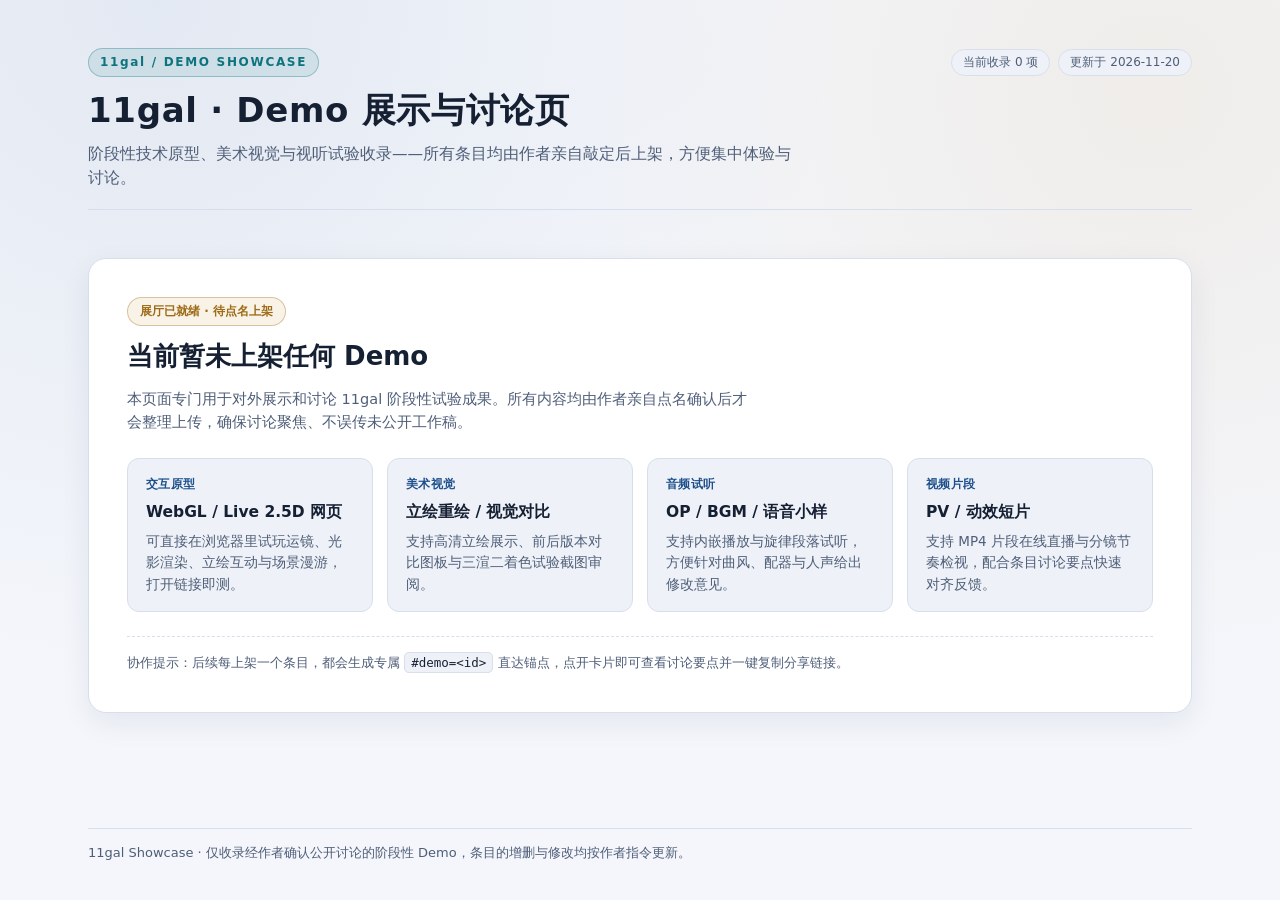
==== index.html @ ca23f491 "init: 11gal demo showcase site (empty gallery ready for curation)" ====
<!doctype html>
<html lang="zh-CN">
<head>
  <meta charset="utf-8">
  <meta name="viewport" content="width=device-width, initial-scale=1">
  <meta name="color-scheme" content="light dark">
  <title>11gal · Demo 展示与讨论页</title>
  <link rel="stylesheet" href="./assets/style.css">
</head>
<body>
  <div class="page-shell">
    <header class="site-header">
      <div class="header-top">
        <span class="brand-badge">11gal / DEMO SHOWCASE</span>
        <div class="status-group">
          <span class="status-chip" id="count-chip">当前收录 0 项</span>
          <span class="status-chip" id="updated-chip">更新于 2026-11-20</span>
        </div>
      </div>
      <h1 id="site-title">11gal · Demo 展示与讨论页</h1>
      <p class="subtitle" id="site-subtitle">阶段性技术原型、美术视觉与视听试验收录——所有条目均由作者亲自敲定后上架，方便集中体验与讨论。</p>
    </header>

    <nav id="category-nav" class="filter-bar" aria-label="Demo 分类" hidden></nav>

    <main id="main-content">
      <div id="load-error" class="notice-banner" role="alert" hidden></div>

      <section id="demo-grid" class="demo-grid" aria-label="已上架 Demo 列表" hidden></section>

      <section id="empty-state" class="empty-stage" aria-labelledby="empty-title">
        <div class="empty-header">
          <span class="empty-pill">展厅已就绪 · 待点名上架</span>
          <h2 id="empty-title">当前暂未上架任何 Demo</h2>
          <p class="empty-desc">
            本页面专门用于对外展示和讨论 11gal 阶段性试验成果。所有内容均由作者亲自点名确认后才会整理上传，确保讨论聚焦、不误传未公开工作稿。
          </p>
        </div>

        <div class="slot-grid" aria-label="支持的展示形态">
          <article class="slot-card">
            <span class="slot-tag">交互原型</span>
            <h3>WebGL / Live 2.5D 网页</h3>
            <p>可直接在浏览器里试玩运镜、光影渲染、立绘互动与场景漫游，打开链接即测。</p>
          </article>
          <article class="slot-card">
            <span class="slot-tag">美术视觉</span>
            <h3>立绘重绘 / 视觉对比</h3>
            <p>支持高清立绘展示、前后版本对比图板与三渲二着色试验截图审阅。</p>
          </article>
          <article class="slot-card">
            <span class="slot-tag">音频试听</span>
            <h3>OP / BGM / 语音小样</h3>
            <p>支持内嵌播放与旋律段落试听，方便针对曲风、配器与人声给出修改意见。</p>
          </article>
          <article class="slot-card">
            <span class="slot-tag">视频片段</span>
            <h3>PV / 动效短片</h3>
            <p>支持 MP4 片段在线直播与分镜节奏检视，配合条目讨论要点快速对齐反馈。</p>
          </article>
        </div>

        <div class="empty-foot">
          <span>协作提示：后续每上架一个条目，都会生成专属 <code>#demo=&lt;id&gt;</code> 直达锚点，点开卡片即可查看讨论要点并一键复制分享链接。</span>
        </div>
      </section>
    </main>

    <footer class="site-footer">
      <p>11gal Showcase · 仅收录经作者确认公开讨论的阶段性 Demo，条目的增删与修改均按作者指令更新。</p>
    </footer>
  </div>

  <dialog id="detail-dialog" class="detail-dialog" closedby="any" aria-labelledby="dialog-title">
    <div class="dialog-inner">
      <div class="dialog-head">
        <div>
          <span id="dialog-category" class="card-badge">分类</span>
          <h2 id="dialog-title">Demo 详情</h2>
        </div>
        <button id="dialog-close" type="button" class="icon-close" aria-label="关闭讨论详情">✕</button>
      </div>

      <div id="dialog-media" class="dialog-media" hidden></div>

      <p id="dialog-summary" class="dialog-summary"></p>

      <section id="dialog-notes-wrap" class="dialog-notes" hidden>
        <h3>本次重点讨论</h3>
        <ul id="dialog-notes"></ul>
      </section>

      <div id="dialog-tags" class="tag-row"></div>

      <div class="dialog-actions">
        <a id="dialog-open-link" class="btn-primary" href="#" target="_blank" rel="noopener noreferrer" hidden>打开 Demo 页面</a>
        <button id="dialog-copy-link" type="button" class="btn-secondary">复制讨论直达链接</button>
        <span id="copy-feedback" class="copy-feedback" role="status" aria-live="polite"></span>
        <form method="dialog" class="dialog-dismiss-form">
          <button type="submit" class="btn-ghost">关闭</button>
        </form>
      </div>
    </div>
  </dialog>

  <script type="module" src="./assets/app.js"></script>
</body>
</html>
---- assets/style.css ----
:root {
  /* Light palette tokens */
  --bg-light: #f4f6fb;
  --bg-accent-light: radial-gradient(circle at 12% 0%, rgba(28, 78, 138, 0.08), transparent 48%),
    radial-gradient(circle at 90% 10%, rgba(196, 146, 62, 0.09), transparent 42%);
  --surface-light: #ffffff;
  --surface-muted-light: #eef2f8;
  --border-light: #d7dfec;
  --text-light: #162033;
  --text-muted-light: #4f5e78;
  --brand-light: #1c4e8a;
  --brand-hover-light: #163d6d;
  --brand-text-light: #ffffff;
  --gold-light: #9e6b16;
  --gold-bg-light: rgba(196, 146, 62, 0.12);
  --cyan-light: #0d737d;
  --cyan-bg-light: rgba(13, 115, 125, 0.10);
  --shadow-light: 0 10px 30px rgba(20, 35, 65, 0.07);

  /* Dark palette tokens */
  --bg-dark: #0c121e;
  --bg-accent-dark: radial-gradient(circle at 14% 0%, rgba(92, 225, 230, 0.10), transparent 46%),
    radial-gradient(circle at 88% 8%, rgba(224, 178, 96, 0.10), transparent 42%);
  --surface-dark: #131c2e;
  --surface-muted-dark: #19243a;
  --border-dark: #273652;
  --text-dark: #edf2fb;
  --text-muted-dark: #9eb0cc;
  --brand-dark: #5ce1e6;
  --brand-hover-dark: #7ef0f4;
  --brand-text-dark: #08131d;
  --gold-dark: #f0c26b;
  --gold-bg-dark: rgba(240, 194, 107, 0.14);
  --cyan-dark: #7de9ed;
  --cyan-bg-dark: rgba(92, 225, 230, 0.13);
  --shadow-dark: 0 14px 36px rgba(3, 7, 16, 0.45);

  /* Fallback assignments for browsers without light-dark() */
  --bg: var(--bg-light);
  --bg-accent: var(--bg-accent-light);
  --surface: var(--surface-light);
  --surface-muted: var(--surface-muted-light);
  --border: var(--border-light);
  --text: var(--text-light);
  --text-muted: var(--text-muted-light);
  --brand: var(--brand-light);
  --brand-hover: var(--brand-hover-light);
  --brand-text: var(--brand-text-light);
  --gold: var(--gold-light);
  --gold-bg: var(--gold-bg-light);
  --cyan: var(--cyan-light);
  --cyan-bg: var(--cyan-bg-light);
  --shadow: var(--shadow-light);

  @media (prefers-color-scheme: dark) {
    --bg: var(--bg-dark);
    --bg-accent: var(--bg-accent-dark);
    --surface: var(--surface-dark);
    --surface-muted: var(--surface-muted-dark);
    --border: var(--border-dark);
    --text: var(--text-dark);
    --text-muted: var(--text-muted-dark);
    --brand: var(--brand-dark);
    --brand-hover: var(--brand-hover-dark);
    --brand-text: var(--brand-text-dark);
    --gold: var(--gold-dark);
    --gold-bg: var(--gold-bg-dark);
    --cyan: var(--cyan-dark);
    --cyan-bg: var(--cyan-bg-dark);
    --shadow: var(--shadow-dark);
  }

  @supports (color: light-dark(white, black)) {
    --bg: light-dark(var(--bg-light), var(--bg-dark));
    --surface: light-dark(var(--surface-light), var(--surface-dark));
    --surface-muted: light-dark(var(--surface-muted-light), var(--surface-muted-dark));
    --border: light-dark(var(--border-light), var(--border-dark));
    --text: light-dark(var(--text-light), var(--text-dark));
    --text-muted: light-dark(var(--text-muted-light), var(--text-muted-dark));
    --brand: light-dark(var(--brand-light), var(--brand-dark));
    --brand-hover: light-dark(var(--brand-hover-light), var(--brand-hover-dark));
    --brand-text: light-dark(var(--brand-text-light), var(--brand-text-dark));
    --gold: light-dark(var(--gold-light), var(--gold-dark));
    --gold-bg: light-dark(var(--gold-bg-light), var(--gold-bg-dark));
    --cyan: light-dark(var(--cyan-light), var(--cyan-dark));
    --cyan-bg: light-dark(var(--cyan-bg-light), var(--cyan-bg-dark));
  }

  /* MANDATORY: Adapt native browser UI and follow system theme */
  color-scheme: light dark;
  accent-color: var(--brand);
}

*, *::before, *::after {
  box-sizing: border-box;
}

html, body {
  margin: 0;
  padding: 0;
  min-height: 100%;
  background-color: var(--bg);
  background-image: var(--bg-accent);
  color: var(--text);
  font-family: "PingFang SC", "Microsoft YaHei", "Noto Sans SC", system-ui, -apple-system, sans-serif;
  line-height: 1.6;
  -webkit-font-smoothing: antialiased;
}

.page-shell {
  width: min(1160px, 100%);
  margin: 0 auto;
  padding: clamp(24px, 4vw, 48px) clamp(16px, 3vw, 28px) 36px;
  min-height: 100dvh;
  display: flex;
  flex-direction: column;
  gap: 24px;
}

.site-header {
  display: flex;
  flex-direction: column;
  gap: 10px;
  padding-bottom: 18px;
  border-bottom: 1px solid var(--border);
}

.header-top {
  display: flex;
  flex-wrap: wrap;
  align-items: center;
  justify-content: space-between;
  gap: 10px;
}

.brand-badge {
  display: inline-flex;
  align-items: center;
  padding: 4px 11px;
  border-radius: 999px;
  font-size: 12px;
  font-weight: 700;
  letter-spacing: 0.14em;
  color: var(--cyan);
  background: var(--cyan-bg);
  border: 1px solid color-mix(in srgb, var(--cyan) 32%, transparent);
}

.status-group {
  display: flex;
  flex-wrap: wrap;
  gap: 8px;
}

.status-chip {
  font-size: 12px;
  color: var(--text-muted);
  background: var(--surface-muted);
  border: 1px solid var(--border);
  border-radius: 999px;
  padding: 3px 11px;
}

.site-header h1 {
  margin: 2px 0 0;
  font-size: clamp(24px, 3.2vw, 34px);
  font-weight: 700;
  letter-spacing: 0.02em;
  line-height: 1.25;
}

.subtitle {
  margin: 0;
  max-width: 72ch;
  color: var(--text-muted);
  font-size: clamp(14px, 1.5vw, 15.5px);
}

.filter-bar {
  display: flex;
  flex-wrap: wrap;
  gap: 8px;
}

.filter-btn {
  cursor: pointer;
  border: 1px solid var(--border);
  background: var(--surface);
  color: var(--text-muted);
  border-radius: 999px;
  padding: 7px 15px;
  font: inherit;
  font-size: 13.5px;
  font-weight: 500;
  transition: background-color 0.15s ease, border-color 0.15s ease, color 0.15s ease;
}

.filter-btn:hover {
  border-color: var(--brand);
  color: var(--text);
}

.filter-btn[aria-pressed="true"] {
  background: var(--brand);
  border-color: var(--brand);
  color: var(--brand-text);
  font-weight: 600;
}

main {
  flex: 1;
}

.notice-banner {
  padding: 14px 18px;
  border-radius: 12px;
  background: var(--gold-bg);
  border: 1px solid color-mix(in srgb, var(--gold) 45%, transparent);
  color: var(--text);
  margin-bottom: 18px;
}

/* Empty Stage */
.empty-stage {
  background: var(--surface);
  border: 1px solid var(--border);
  border-radius: 18px;
  padding: clamp(22px, 3.6vw, 38px);
  box-shadow: var(--shadow);
  display: flex;
  flex-direction: column;
  gap: 24px;
}

.empty-header {
  display: flex;
  flex-direction: column;
  align-items: flex-start;
  gap: 10px;
}

.empty-pill {
  display: inline-block;
  font-size: 12px;
  font-weight: 600;
  color: var(--gold);
  background: var(--gold-bg);
  border: 1px solid color-mix(in srgb, var(--gold) 35%, transparent);
  border-radius: 999px;
  padding: 4px 12px;
}

.empty-header h2 {
  margin: 0;
  font-size: clamp(20px, 2.4vw, 26px);
  font-weight: 700;
}

.empty-desc {
  margin: 0;
  max-width: 68ch;
  color: var(--text-muted);
  font-size: 14.5px;
}

.slot-grid {
  display: grid;
  grid-template-columns: repeat(auto-fit, minmax(min(230px, 100%), 1fr));
  gap: 14px;
}

.slot-card {
  background: var(--surface-muted);
  border: 1px solid var(--border);
  border-radius: 12px;
  padding: 16px 18px;
  display: flex;
  flex-direction: column;
  gap: 6px;
}

.slot-tag {
  align-self: flex-start;
  font-size: 11.5px;
  font-weight: 600;
  color: var(--brand);
  letter-spacing: 0.04em;
}

.slot-card h3 {
  margin: 0;
  font-size: 15.5px;
  font-weight: 600;
}

.slot-card p {
  margin: 0;
  font-size: 13.5px;
  color: var(--text-muted);
}

.empty-foot {
  padding-top: 16px;
  border-top: 1px dashed var(--border);
  font-size: 13px;
  color: var(--text-muted);
  overflow-wrap: anywhere;
}

.empty-foot code {
  font-family: ui-monospace, SFMono-Regular, Consolas, monospace;
  font-size: 12.5px;
  padding: 2px 6px;
  border-radius: 5px;
  background: var(--surface-muted);
  border: 1px solid var(--border);
  color: var(--text);
}

/* Demo Cards Grid */
.demo-grid {
  display: grid;
  grid-template-columns: repeat(auto-fill, minmax(min(320px, 100%), 1fr));
  gap: 18px;
}

.demo-card {
  background: var(--surface);
  border: 1px solid var(--border);
  border-radius: 16px;
  overflow: hidden;
  box-shadow: var(--shadow);
  display: flex;
  flex-direction: column;
  transition: transform 0.16s ease, border-color 0.16s ease;
}

.demo-card:hover {
  transform: translateY(-2px);
  border-color: color-mix(in srgb, var(--brand) 55%, var(--border));
}

.card-cover {
  position: relative;
  aspect-ratio: 16 / 9;
  background: linear-gradient(135deg, color-mix(in srgb, var(--brand) 16%, var(--surface-muted)), color-mix(in srgb, var(--gold) 14%, var(--surface-muted)));
  overflow: hidden;
  display: flex;
  align-items: center;
  justify-content: center;
}

.card-cover img {
  width: 100%;
  height: 100%;
  object-fit: cover;
  display: block;
}

.card-cover-placeholder {
  font-size: 13px;
  font-weight: 600;
  letter-spacing: 0.12em;
  color: var(--text-muted);
  text-transform: uppercase;
}

.card-body {
  padding: 18px;
  display: flex;
  flex-direction: column;
  gap: 10px;
  flex: 1;
}

.card-meta {
  display: flex;
  flex-wrap: wrap;
  align-items: center;
  justify-content: space-between;
  gap: 8px;
}

.card-badge {
  display: inline-block;
  font-size: 11.5px;
  font-weight: 600;
  color: var(--cyan);
  background: var(--cyan-bg);
  border-radius: 999px;
  padding: 2px 10px;
}

.card-status {
  font-size: 12px;
  color: var(--gold);
  font-weight: 500;
}

.card-title {
  margin: 0;
  font-size: 18px;
  font-weight: 700;
  line-height: 1.35;
}

.card-summary {
  margin: 0;
  font-size: 14px;
  color: var(--text-muted);
  flex: 1;
}

.tag-row {
  display: flex;
  flex-wrap: wrap;
  gap: 6px;
}

.tag-chip {
  font-size: 12px;
  color: var(--text-muted);
  background: var(--surface-muted);
  border: 1px solid var(--border);
  border-radius: 6px;
  padding: 2px 8px;
}

.card-actions {
  display: flex;
  flex-wrap: wrap;
  gap: 8px;
  padding-top: 8px;
  border-top: 1px solid var(--border);
}

.btn-primary, .btn-secondary, .btn-ghost {
  display: inline-flex;
  align-items: center;
  justify-content: center;
  gap: 6px;
  min-height: 36px;
  padding: 7px 14px;
  border-radius: 8px;
  font: inherit;
  font-size: 13.5px;
  font-weight: 600;
  text-decoration: none;
  cursor: pointer;
  border: 1px solid transparent;
  transition: background-color 0.15s ease, border-color 0.15s ease;
}

.btn-primary {
  background: var(--brand);
  color: var(--brand-text);
}

.btn-primary:hover {
  background: var(--brand-hover);
}

.btn-secondary {
  background: var(--surface-muted);
  border-color: var(--border);
  color: var(--text);
}

.btn-secondary:hover {
  border-color: var(--brand);
}

.btn-ghost {
  background: transparent;
  border-color: var(--border);
  color: var(--text-muted);
}

.btn-ghost:hover {
  color: var(--text);
  border-color: var(--text-muted);
}

/* Native Modal Dialog */
.detail-dialog {
  width: min(760px, calc(100vw - 24px));
  max-height: min(88dvh, 860px);
  padding: 0;
  border: 1px solid var(--border);
  border-radius: 18px;
  background: var(--surface);
  color: var(--text);
  box-shadow: var(--shadow);
  margin: auto;
}

dialog:modal {
  /* MANDATORY: Prevent scroll gestures inside modal from chaining to underlying page */
  overscroll-behavior: contain;
}

dialog::backdrop {
  /* MANDATORY: Turn backdrop into scroll container so wheel/touch over backdrop does not scroll page */
  overflow: hidden;
  overscroll-behavior: contain;
  background-color: rgba(10, 16, 28, 0.56);
  backdrop-filter: blur(4px);
}

.dialog-inner {
  padding: clamp(18px, 3vw, 28px);
  display: flex;
  flex-direction: column;
  gap: 16px;
}

.dialog-head {
  display: flex;
  align-items: flex-start;
  justify-content: space-between;
  gap: 12px;
}

.dialog-head h2 {
  margin: 6px 0 0;
  font-size: clamp(19px, 2.4vw, 24px);
  line-height: 1.3;
}

.icon-close {
  cursor: pointer;
  width: 36px;
  height: 36px;
  border-radius: 9px;
  border: 1px solid var(--border);
  background: var(--surface-muted);
  color: var(--text);
  font-size: 16px;
  flex-shrink: 0;
}

.icon-close:hover {
  border-color: var(--brand);
}

.dialog-media {
  border-radius: 12px;
  overflow: hidden;
  border: 1px solid var(--border);
  background: var(--surface-muted);
}

.dialog-media img,
.dialog-media video {
  display: block;
  width: 100%;
  max-height: 46vh;
  object-fit: contain;
  background: #0b111c;
}

.dialog-media audio {
  display: block;
  width: 100%;
  padding: 12px;
}

.dialog-summary {
  margin: 0;
  font-size: 15px;
  color: var(--text);
}

.dialog-notes {
  background: var(--surface-muted);
  border: 1px solid var(--border);
  border-radius: 12px;
  padding: 14px 18px;
}

.dialog-notes h3 {
  margin: 0 0 8px;
  font-size: 14px;
  color: var(--gold);
}

.dialog-notes ul {
  margin: 0;
  padding-left: 18px;
  display: grid;
  gap: 6px;
  font-size: 14px;
  color: var(--text-muted);
}

.dialog-actions {
  display: flex;
  flex-wrap: wrap;
  align-items: center;
  gap: 10px;
  padding-top: 10px;
  border-top: 1px solid var(--border);
}

.dialog-dismiss-form {
  margin-left: auto;
}

.copy-feedback {
  font-size: 13px;
  color: var(--cyan);
}

.site-footer {
  padding-top: 14px;
  border-top: 1px solid var(--border);
  font-size: 13px;
  color: var(--text-muted);
}

.site-footer p {
  margin: 0;
}

@media (max-width: 560px) {
  .dialog-dismiss-form {
    margin-left: 0;
    width: 100%;
  }
  .dialog-dismiss-form .btn-ghost {
    width: 100%;
  }
}
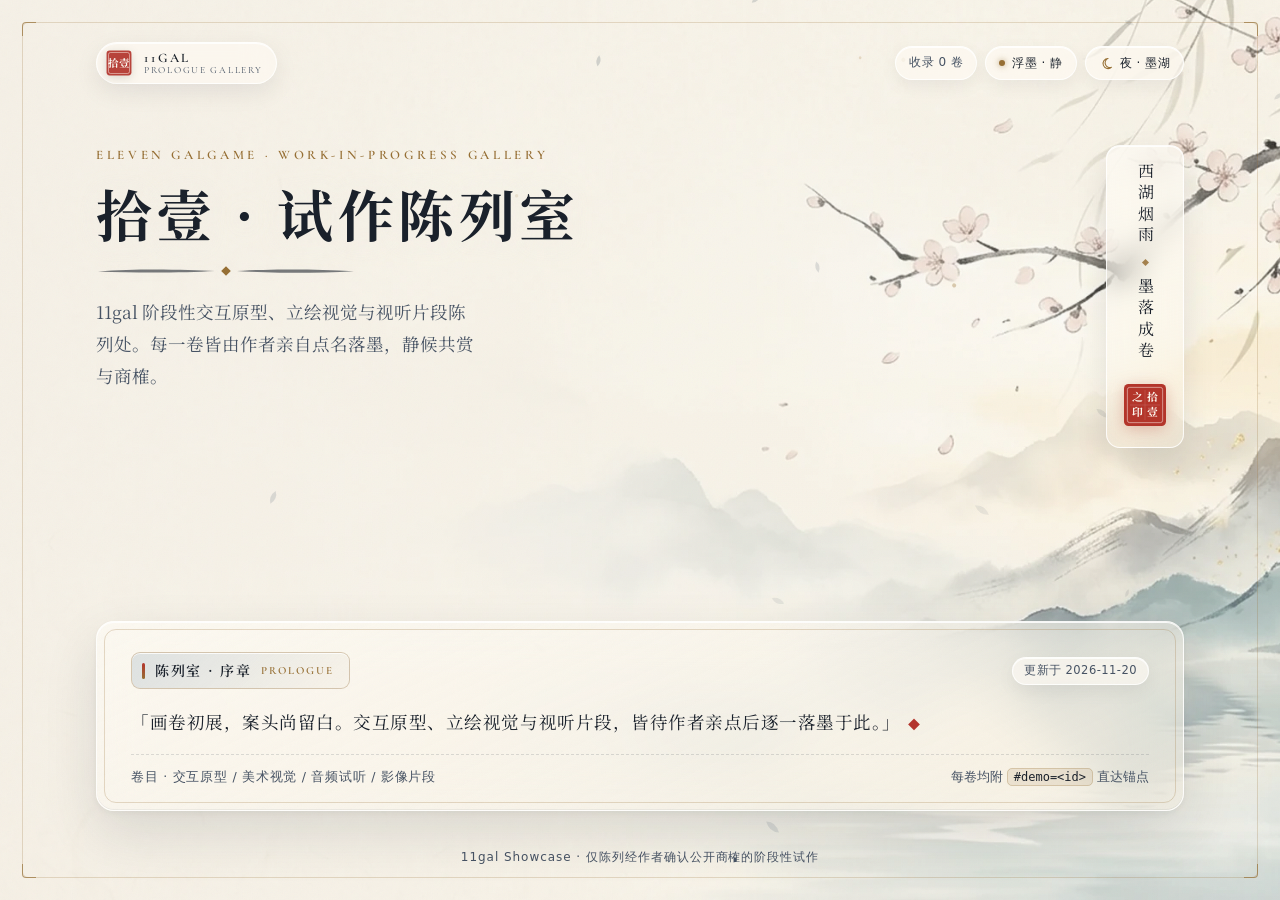
==== commit 98536519: "Redesign 11gal showcase with frosted glass, galgame prologue UI, and ink-wash art" ====
--- a/index.html
+++ b/index.html
@@ -4,79 +4,174 @@
   <meta charset="utf-8">
   <meta name="viewport" content="width=device-width, initial-scale=1">
   <meta name="color-scheme" content="light dark">
-  <title>11gal · Demo 展示与讨论页</title>
-  <link rel="stylesheet" href="./assets/style.css">
+  <script>
+    try {
+      const saved = localStorage.getItem('color-scheme');
+      if (saved === 'light' || saved === 'dark') {
+        document.querySelector('meta[name="color-scheme"]').content = saved;
+      }
+    } catch {}
+  </script>
+  <title>拾壹 · 试作陈列室 | 11gal Demo Gallery</title>
+  <link rel="preconnect" href="https://fonts.googleapis.com">
+  <link rel="preconnect" href="https://fonts.gstatic.com" crossorigin>
+  <link href="https://fonts.googleapis.com/css2?family=Cormorant+Garamond:ital,wght@0,400;0,500;0,600;1,400&family=Noto+Serif+SC:wght@400;500;600;700&display=swap" rel="stylesheet">
+  <link rel="stylesheet" href="./assets/style.css?v=20261120-ink">
 </head>
 <body>
+  <!-- Atmospheric Chinese Ink-Wash Backdrop & Ambient Canvas -->
+  <div class="stage-backdrop" aria-hidden="true">
+    <div class="stage-backdrop-art"></div>
+    <div class="stage-backdrop-veil"></div>
+    <div class="stage-paper-grain"></div>
+  </div>
+  <canvas id="ambient-canvas" class="ambient-canvas" aria-hidden="true"></canvas>
+
+  <!-- Galgame Viewport Hairline Frame & Corner Brackets -->
+  <div class="vn-frame" aria-hidden="true">
+    <span class="vn-corner vn-corner-tl"></span>
+    <span class="vn-corner vn-corner-tr"></span>
+    <span class="vn-corner vn-corner-bl"></span>
+    <span class="vn-corner vn-corner-br"></span>
+  </div>
+
   <div class="page-shell">
-    <header class="site-header">
-      <div class="header-top">
-        <span class="brand-badge">11gal / DEMO SHOWCASE</span>
-        <div class="status-group">
-          <span class="status-chip" id="count-chip">当前收录 0 项</span>
-          <span class="status-chip" id="updated-chip">更新于 2026-11-20</span>
-        </div>
+    <!-- Floating Frosted Top Chrome -->
+    <header class="top-bar">
+      <a class="brand-lockup" href="./" aria-label="拾壹 · 试作陈列室首页">
+        <svg class="mini-seal" viewBox="0 0 36 36" aria-hidden="true">
+          <rect x="2" y="2" width="32" height="32" rx="4" fill="currentColor" opacity="0.92"/>
+          <rect x="4.5" y="4.5" width="27" height="27" rx="2.5" fill="none" stroke="rgba(255,248,240,0.68)" stroke-width="0.9"/>
+          <text x="18" y="23.5" text-anchor="middle" fill="#FAF6EE" font-size="13.5" font-weight="700" font-family="'Noto Serif SC', 'Songti SC', serif" letter-spacing="0.5">拾壹</text>
+        </svg>
+        <div class="brand-text">
+          <span class="brand-en">11GAL</span>
+          <span class="brand-sub">PROLOGUE GALLERY</span>
+        </div>
+      </a>
+
+      <div class="top-controls">
+        <span class="glass-chip" id="count-chip">收录 0 卷</span>
+        <button id="motion-toggle" type="button" class="glass-pill" aria-label="暂停背景浮墨动画">
+          <span class="pill-dot" aria-hidden="true"></span>
+          <span id="motion-toggle-label">浮墨 · 静</span>
+        </button>
+        <button id="theme-toggle" type="button" class="glass-pill theme-toggle">
+          <span class="theme-option theme-option-to-dark">
+            <svg class="pill-icon" viewBox="0 0 20 20" fill="none" aria-hidden="true">
+              <path d="M12.2 3.2a6.8 6.8 0 1 0 4.6 11.8 5.8 5.8 0 0 1-4.6-11.8Z" stroke="currentColor" stroke-width="1.35" stroke-linejoin="round"/>
+            </svg>
+            <span>夜 · 墨湖</span>
+            <span class="visually-hidden">切换到深色墨夜主题</span>
+          </span>
+          <span class="theme-option theme-option-to-light">
+            <svg class="pill-icon" viewBox="0 0 20 20" fill="none" aria-hidden="true">
+              <circle cx="10" cy="10" r="3.3" stroke="currentColor" stroke-width="1.35"/>
+              <path d="M10 2.6v1.9M10 15.5v1.9M2.6 10h1.9M15.5 10h1.9M4.8 4.8l1.3 1.3M13.9 13.9l1.3 1.3M15.2 4.8l-1.3 1.3M6.1 13.9l-1.3 1.3" stroke="currentColor" stroke-width="1.3" stroke-linecap="round"/>
+            </svg>
+            <span>昼 · 晴岚</span>
+            <span class="visually-hidden">切换到浅色晴岚主题</span>
+          </span>
+        </button>
       </div>
-      <h1 id="site-title">11gal · Demo 展示与讨论页</h1>
-      <p class="subtitle" id="site-subtitle">阶段性技术原型、美术视觉与视听试验收录——所有条目均由作者亲自敲定后上架，方便集中体验与讨论。</p>
     </header>
 
-    <nav id="category-nav" class="filter-bar" aria-label="Demo 分类" hidden></nav>
-
-    <main id="main-content">
-      <div id="load-error" class="notice-banner" role="alert" hidden></div>
-
-      <section id="demo-grid" class="demo-grid" aria-label="已上架 Demo 列表" hidden></section>
-
-      <section id="empty-state" class="empty-stage" aria-labelledby="empty-title">
-        <div class="empty-header">
-          <span class="empty-pill">展厅已就绪 · 待点名上架</span>
-          <h2 id="empty-title">当前暂未上架任何 Demo</h2>
-          <p class="empty-desc">
-            本页面专门用于对外展示和讨论 11gal 阶段性试验成果。所有内容均由作者亲自点名确认后才会整理上传，确保讨论聚焦、不误传未公开工作稿。
-          </p>
-        </div>
-
-        <div class="slot-grid" aria-label="支持的展示形态">
-          <article class="slot-card">
-            <span class="slot-tag">交互原型</span>
-            <h3>WebGL / Live 2.5D 网页</h3>
-            <p>可直接在浏览器里试玩运镜、光影渲染、立绘互动与场景漫游，打开链接即测。</p>
-          </article>
-          <article class="slot-card">
-            <span class="slot-tag">美术视觉</span>
-            <h3>立绘重绘 / 视觉对比</h3>
-            <p>支持高清立绘展示、前后版本对比图板与三渲二着色试验截图审阅。</p>
-          </article>
-          <article class="slot-card">
-            <span class="slot-tag">音频试听</span>
-            <h3>OP / BGM / 语音小样</h3>
-            <p>支持内嵌播放与旋律段落试听，方便针对曲风、配器与人声给出修改意见。</p>
-          </article>
-          <article class="slot-card">
-            <span class="slot-tag">视频片段</span>
-            <h3>PV / 动效短片</h3>
-            <p>支持 MP4 片段在线直播与分镜节奏检视，配合条目讨论要点快速对齐反馈。</p>
-          </article>
-        </div>
-
-        <div class="empty-foot">
-          <span>协作提示：后续每上架一个条目，都会生成专属 <code>#demo=&lt;id&gt;</code> 直达锚点，点开卡片即可查看讨论要点并一键复制分享链接。</span>
-        </div>
+    <main id="main-content" class="stage-main">
+      <div id="load-error" class="notice-banner glass-surface" role="alert" hidden></div>
+
+      <!-- Empty Prologue State: Galgame Title + Vertical Ink Calligraphy + Bottom Frosted Dialogue Box -->
+      <section id="empty-state" class="prologue-stage" aria-labelledby="site-title">
+        <div class="title-composition">
+          <div class="title-block">
+            <p class="hero-eyebrow">ELEVEN GALGAME · WORK-IN-PROGRESS GALLERY</p>
+            <h1 id="site-title" class="hero-title">拾壹 · 试作陈列室</h1>
+            <div class="brush-divider" aria-hidden="true">
+              <svg viewBox="0 0 260 18" fill="none">
+                <path d="M2 9.5C44 6.2 92 7.8 119 9C90 10.8 42 11.2 2 9.5Z" fill="currentColor" opacity="0.58"/>
+                <path d="M141 9C172 7.2 216 6.8 258 9.2C218 11.4 174 11.2 141 9Z" fill="currentColor" opacity="0.58"/>
+                <path d="M130 4.2L134.8 9L130 13.8L125.2 9L130 4.2Z" fill="var(--gold)"/>
+              </svg>
+            </div>
+            <p id="site-subtitle" class="hero-subtitle">11gal 阶段性交互原型、立绘视觉与视听片段陈列处。每一卷皆由作者亲自点名落墨，静候共赏与商榷。</p>
+          </div>
+
+          <aside class="vertical-epigraph" aria-label="序章题签">
+            <p class="epigraph-poem">西湖烟雨<span class="epigraph-dot" aria-hidden="true"></span>墨落成卷</p>
+            <svg class="carved-seal" viewBox="0 0 64 64" role="img" aria-label="拾壹之印">
+              <defs>
+                <filter id="seal-grain">
+                  <feTurbulence type="fractalNoise" baseFrequency="0.18" numOctaves="2" result="noise"/>
+                  <feDisplacementMap in="SourceGraphic" in2="noise" scale="1.4" xChannelSelector="R" yChannelSelector="G"/>
+                </filter>
+              </defs>
+              <g filter="url(#seal-grain)">
+                <rect x="4" y="4" width="56" height="56" rx="6" fill="currentColor"/>
+                <rect x="8.5" y="8.5" width="47" height="47" rx="3" fill="none" stroke="rgba(255,248,238,0.55)" stroke-width="1.2"/>
+                <line x1="32" y1="12" x2="32" y2="52" stroke="rgba(255,248,238,0.22)" stroke-width="0.7"/>
+                <line x1="12" y1="32" x2="52" y2="32" stroke="rgba(255,248,238,0.22)" stroke-width="0.7"/>
+                <text x="42.5" y="26.5" text-anchor="middle" fill="#FBF6EC" font-size="14.5" font-weight="700" font-family="'Noto Serif SC', 'Songti SC', serif">拾</text>
+                <text x="42.5" y="46.5" text-anchor="middle" fill="#FBF6EC" font-size="14.5" font-weight="700" font-family="'Noto Serif SC', 'Songti SC', serif">壹</text>
+                <text x="21.5" y="26.5" text-anchor="middle" fill="#FBF6EC" font-size="14.5" font-weight="700" font-family="'Noto Serif SC', 'Songti SC', serif">之</text>
+                <text x="21.5" y="46.5" text-anchor="middle" fill="#FBF6EC" font-size="14.5" font-weight="700" font-family="'Noto Serif SC', 'Songti SC', serif">印</text>
+              </g>
+            </svg>
+          </aside>
+        </div>
+
+        <article class="vn-dialogue-box glass-surface" aria-label="序章陈列说明">
+          <div class="vn-dialogue-header">
+            <div class="vn-nameplate">
+              <span class="nameplate-accent" aria-hidden="true"></span>
+              <span class="nameplate-zh">陈列室 · 序章</span>
+              <span class="nameplate-en">PROLOGUE</span>
+            </div>
+            <span class="glass-meta-chip" id="updated-chip">更新于 2026-11-20</span>
+          </div>
+
+          <div class="vn-dialogue-body">
+            <p class="vn-line">
+              「画卷初展，案头尚留白。交互原型、立绘视觉与视听片段，皆待作者亲点后逐一落墨于此。」<span class="vn-cursor" aria-hidden="true">◆</span>
+            </p>
+          </div>
+
+          <div class="vn-dock-bar">
+            <span class="dock-categories">卷目 · 交互原型 / 美术视觉 / 音频试听 / 影像片段</span>
+            <span class="dock-hint">每卷均附 <code>#demo=&lt;id&gt;</code> 直达锚点</span>
+          </div>
+        </article>
+      </section>
+
+      <!-- Populated CG Gallery State (Shown Automatically When demos.json Has Entries) -->
+      <section id="gallery-stage" class="gallery-stage" aria-labelledby="gallery-title" hidden>
+        <div class="gallery-header glass-surface">
+          <div class="gallery-header-main">
+            <p class="hero-eyebrow">11GAL · EXHIBITION INDEX</p>
+            <h1 id="gallery-title" class="gallery-title">拾壹 · 试作陈列室</h1>
+            <p id="gallery-subtitle" class="gallery-subtitle">11gal 阶段性交互原型、立绘视觉与视听片段陈列处。每一卷皆由作者亲自点名落墨，静候共赏与商榷。</p>
+          </div>
+          <div class="gallery-header-side">
+            <span class="glass-meta-chip" id="gallery-updated-chip">更新于 2026-11-20</span>
+          </div>
+        </div>
+
+        <nav id="category-nav" class="filter-bar" aria-label="Demo 分类" hidden></nav>
+
+        <div id="demo-grid" class="demo-grid" aria-label="已上架 Demo 列表"></div>
       </section>
     </main>
 
     <footer class="site-footer">
-      <p>11gal Showcase · 仅收录经作者确认公开讨论的阶段性 Demo，条目的增删与修改均按作者指令更新。</p>
+      <p>11gal Showcase · 仅陈列经作者确认公开商榷的阶段性试作</p>
     </footer>
   </div>
 
-  <dialog id="detail-dialog" class="detail-dialog" closedby="any" aria-labelledby="dialog-title">
+  <!-- Frosted Ink-Framed Discussion Scroll Modal -->
+  <dialog id="detail-dialog" class="detail-dialog glass-surface" closedby="any" aria-labelledby="dialog-title">
     <div class="dialog-inner">
       <div class="dialog-head">
         <div>
-          <span id="dialog-category" class="card-badge">分类</span>
-          <h2 id="dialog-title">Demo 详情</h2>
+          <span id="dialog-category" class="seal-tag">分类</span>
+          <h2 id="dialog-title">试作详情</h2>
         </div>
         <button id="dialog-close" type="button" class="icon-close" aria-label="关闭讨论详情">✕</button>
       </div>
@@ -86,23 +181,23 @@
       <p id="dialog-summary" class="dialog-summary"></p>
 
       <section id="dialog-notes-wrap" class="dialog-notes" hidden>
-        <h3>本次重点讨论</h3>
+        <h3>本次商榷要点</h3>
         <ul id="dialog-notes"></ul>
       </section>
 
       <div id="dialog-tags" class="tag-row"></div>
 
       <div class="dialog-actions">
-        <a id="dialog-open-link" class="btn-primary" href="#" target="_blank" rel="noopener noreferrer" hidden>打开 Demo 页面</a>
-        <button id="dialog-copy-link" type="button" class="btn-secondary">复制讨论直达链接</button>
+        <a id="dialog-open-link" class="btn-ink" href="#" target="_blank" rel="noopener noreferrer" hidden>进入试作页</a>
+        <button id="dialog-copy-link" type="button" class="btn-glass">复制讨论直达链接</button>
         <span id="copy-feedback" class="copy-feedback" role="status" aria-live="polite"></span>
         <form method="dialog" class="dialog-dismiss-form">
-          <button type="submit" class="btn-ghost">关闭</button>
+          <button type="submit" class="btn-ghost">收卷关闭</button>
         </form>
       </div>
     </div>
   </dialog>
 
-  <script type="module" src="./assets/app.js"></script>
+  <script type="module" src="./assets/app.js?v=20261120-ink"></script>
 </body>
 </html>
--- a/assets/style.css
+++ b/assets/style.css
@@ -1,98 +1,245 @@
 :root {
-  /* Light palette tokens */
-  --bg-light: #f4f6fb;
-  --bg-accent-light: radial-gradient(circle at 12% 0%, rgba(28, 78, 138, 0.08), transparent 48%),
-    radial-gradient(circle at 90% 10%, rgba(196, 146, 62, 0.09), transparent 42%);
-  --surface-light: #ffffff;
-  --surface-muted-light: #eef2f8;
-  --border-light: #d7dfec;
-  --text-light: #162033;
-  --text-muted-light: #4f5e78;
-  --brand-light: #1c4e8a;
-  --brand-hover-light: #163d6d;
-  --brand-text-light: #ffffff;
-  --gold-light: #9e6b16;
-  --gold-bg-light: rgba(196, 146, 62, 0.12);
-  --cyan-light: #0d737d;
-  --cyan-bg-light: rgba(13, 115, 125, 0.10);
-  --shadow-light: 0 10px 30px rgba(20, 35, 65, 0.07);
-
-  /* Dark palette tokens */
-  --bg-dark: #0c121e;
-  --bg-accent-dark: radial-gradient(circle at 14% 0%, rgba(92, 225, 230, 0.10), transparent 46%),
-    radial-gradient(circle at 88% 8%, rgba(224, 178, 96, 0.10), transparent 42%);
-  --surface-dark: #131c2e;
-  --surface-muted-dark: #19243a;
-  --border-dark: #273652;
-  --text-dark: #edf2fb;
-  --text-muted-dark: #9eb0cc;
-  --brand-dark: #5ce1e6;
-  --brand-hover-dark: #7ef0f4;
-  --brand-text-dark: #08131d;
-  --gold-dark: #f0c26b;
-  --gold-bg-dark: rgba(240, 194, 107, 0.14);
-  --cyan-dark: #7de9ed;
-  --cyan-bg-dark: rgba(92, 225, 230, 0.13);
-  --shadow-dark: 0 14px 36px rgba(3, 7, 16, 0.45);
-
-  /* Fallback assignments for browsers without light-dark() */
+  /* Palette raw tokens: Day (晴岚 · 宣纸淡墨) */
+  --bg-light: #f3eee4;
+  --ink-light: #1a212b;
+  --ink-muted-light: #475364;
+  --seal-light: #b3342c;
+  --seal-bg-light: rgb(179 52 44 / 0.11);
+  --accent-light: #244b66;
+  --accent-hover-light: #19374d;
+  --accent-text-light: #f8f5ef;
+  --gold-light: #966f34;
+  --gold-bg-light: rgb(150 111 52 / 0.13);
+  --glass-top-light: rgb(255 253 248 / 0.64);
+  --glass-bot-light: rgb(245 239 228 / 0.44);
+  --glass-strong-top-light: rgb(254 251 245 / 0.88);
+  --glass-strong-bot-light: rgb(246 240 230 / 0.78);
+  --glass-pill-light: rgb(255 252 246 / 0.56);
+  --glass-border-light: rgb(255 255 255 / 0.80);
+  --glass-hairline-light: rgb(26 36 52 / 0.14);
+  --veil-light: linear-gradient(98deg, rgb(244 239 230 / 0.76) 0%, rgb(244 239 230 / 0.42) 48%, rgb(244 239 230 / 0.12) 100%);
+  --shadow-glass-light:
+    inset 0 1px 0 rgb(255 255 255 / 0.86),
+    inset 0 -1px 0 rgb(26 36 52 / 0.06),
+    0 2px 6px rgb(24 32 46 / 0.05),
+    0 22px 54px rgb(22 30 44 / 0.12);
+  --scrollbar-track-light: #ebe4d7;
+  --scrollbar-thumb-light: #8d939c;
+
+  /* Palette raw tokens: Night (墨夜 · 星湖月影) */
+  --bg-dark: #090f1b;
+  --ink-dark: #eff2f7;
+  --ink-muted-dark: #a6b4c8;
+  --seal-dark: #df5b50;
+  --seal-bg-dark: rgb(223 91 80 / 0.16);
+  --accent-dark: #88d5db;
+  --accent-hover-dark: #abe5ea;
+  --accent-text-dark: #08121c;
+  --gold-dark: #dfc084;
+  --gold-bg-dark: rgb(223 192 132 / 0.15);
+  --glass-top-dark: rgb(17 28 48 / 0.62);
+  --glass-bot-dark: rgb(9 15 28 / 0.44);
+  --glass-strong-top-dark: rgb(16 25 42 / 0.88);
+  --glass-strong-bot-dark: rgb(10 17 30 / 0.80);
+  --glass-pill-dark: rgb(16 26 44 / 0.56);
+  --glass-border-dark: rgb(214 232 252 / 0.18);
+  --glass-hairline-dark: rgb(210 226 248 / 0.15);
+  --veil-dark: linear-gradient(98deg, rgb(9 15 27 / 0.72) 0%, rgb(9 15 27 / 0.40) 48%, rgb(9 15 27 / 0.14) 100%);
+  --shadow-glass-dark:
+    inset 0 1px 0 rgb(235 245 255 / 0.19),
+    inset 0 -1px 0 rgb(0 0 0 / 0.36),
+    0 4px 12px rgb(0 0 0 / 0.25),
+    0 26px 64px rgb(2 5 12 / 0.56);
+  --scrollbar-track-dark: #11192b;
+  --scrollbar-thumb-dark: #546680;
+
+  /* Gradient interpolation helper per visual-effects guide */
+  --in-oklab: ;
+
+  /* image-set() light/dark backdrop switch (never use type("")) */
+  --light-type: ;
+  --dark-type: type("image/do-not-use");
+
+  /* Fallback tokens for browsers without light-dark() */
   --bg: var(--bg-light);
-  --bg-accent: var(--bg-accent-light);
-  --surface: var(--surface-light);
-  --surface-muted: var(--surface-muted-light);
-  --border: var(--border-light);
-  --text: var(--text-light);
-  --text-muted: var(--text-muted-light);
-  --brand: var(--brand-light);
-  --brand-hover: var(--brand-hover-light);
-  --brand-text: var(--brand-text-light);
+  --ink: var(--ink-light);
+  --ink-muted: var(--ink-muted-light);
+  --seal: var(--seal-light);
+  --seal-bg: var(--seal-bg-light);
+  --accent: var(--accent-light);
+  --accent-hover: var(--accent-hover-light);
+  --accent-text: var(--accent-text-light);
   --gold: var(--gold-light);
   --gold-bg: var(--gold-bg-light);
-  --cyan: var(--cyan-light);
-  --cyan-bg: var(--cyan-bg-light);
-  --shadow: var(--shadow-light);
-
-  @media (prefers-color-scheme: dark) {
+  --glass-top: var(--glass-top-light);
+  --glass-bot: var(--glass-bot-light);
+  --glass-strong-top: var(--glass-strong-top-light);
+  --glass-strong-bot: var(--glass-strong-bot-light);
+  --glass-pill: var(--glass-pill-light);
+  --glass-border: var(--glass-border-light);
+  --glass-hairline: var(--glass-hairline-light);
+  --veil: var(--veil-light);
+  --shadow-glass: var(--shadow-glass-light);
+  --scrollbar-track: var(--scrollbar-track-light);
+  --scrollbar-thumb: var(--scrollbar-thumb-light);
+
+  /* MANDATORY: Keep base declaration as light dark */
+  color-scheme: light dark;
+  accent-color: var(--accent);
+  scrollbar-color: var(--scrollbar-thumb) var(--scrollbar-track);
+}
+
+@supports (background: linear-gradient(in oklab, white, black)) {
+  :root {
+    --in-oklab: in oklab;
+  }
+}
+
+@media (prefers-color-scheme: dark) {
+  :root {
+    --light-type: type("image/do-not-use");
+    --dark-type: ;
     --bg: var(--bg-dark);
-    --bg-accent: var(--bg-accent-dark);
-    --surface: var(--surface-dark);
-    --surface-muted: var(--surface-muted-dark);
-    --border: var(--border-dark);
-    --text: var(--text-dark);
-    --text-muted: var(--text-muted-dark);
-    --brand: var(--brand-dark);
-    --brand-hover: var(--brand-hover-dark);
-    --brand-text: var(--brand-text-dark);
+    --ink: var(--ink-dark);
+    --ink-muted: var(--ink-muted-dark);
+    --seal: var(--seal-dark);
+    --seal-bg: var(--seal-bg-dark);
+    --accent: var(--accent-dark);
+    --accent-hover: var(--accent-hover-dark);
+    --accent-text: var(--accent-text-dark);
     --gold: var(--gold-dark);
     --gold-bg: var(--gold-bg-dark);
-    --cyan: var(--cyan-dark);
-    --cyan-bg: var(--cyan-bg-dark);
-    --shadow: var(--shadow-dark);
-  }
-
-  @supports (color: light-dark(white, black)) {
+    --glass-top: var(--glass-top-dark);
+    --glass-bot: var(--glass-bot-dark);
+    --glass-strong-top: var(--glass-strong-top-dark);
+    --glass-strong-bot: var(--glass-strong-bot-dark);
+    --glass-pill: var(--glass-pill-dark);
+    --glass-border: var(--glass-border-dark);
+    --glass-hairline: var(--glass-hairline-dark);
+    --veil: var(--veil-dark);
+    --shadow-glass: var(--shadow-glass-dark);
+    --scrollbar-track: var(--scrollbar-track-dark);
+    --scrollbar-thumb: var(--scrollbar-thumb-dark);
+  }
+}
+
+@supports (color: light-dark(white, black)) {
+  :root {
     --bg: light-dark(var(--bg-light), var(--bg-dark));
-    --surface: light-dark(var(--surface-light), var(--surface-dark));
-    --surface-muted: light-dark(var(--surface-muted-light), var(--surface-muted-dark));
-    --border: light-dark(var(--border-light), var(--border-dark));
-    --text: light-dark(var(--text-light), var(--text-dark));
-    --text-muted: light-dark(var(--text-muted-light), var(--text-muted-dark));
-    --brand: light-dark(var(--brand-light), var(--brand-dark));
-    --brand-hover: light-dark(var(--brand-hover-light), var(--brand-hover-dark));
-    --brand-text: light-dark(var(--brand-text-light), var(--brand-text-dark));
+    --ink: light-dark(var(--ink-light), var(--ink-dark));
+    --ink-muted: light-dark(var(--ink-muted-light), var(--ink-muted-dark));
+    --seal: light-dark(var(--seal-light), var(--seal-dark));
+    --seal-bg: light-dark(var(--seal-bg-light), var(--seal-bg-dark));
+    --accent: light-dark(var(--accent-light), var(--accent-dark));
+    --accent-hover: light-dark(var(--accent-hover-light), var(--accent-hover-dark));
+    --accent-text: light-dark(var(--accent-text-light), var(--accent-text-dark));
     --gold: light-dark(var(--gold-light), var(--gold-dark));
     --gold-bg: light-dark(var(--gold-bg-light), var(--gold-bg-dark));
-    --cyan: light-dark(var(--cyan-light), var(--cyan-dark));
-    --cyan-bg: light-dark(var(--cyan-bg-light), var(--cyan-bg-dark));
-  }
-
-  /* MANDATORY: Adapt native browser UI and follow system theme */
-  color-scheme: light dark;
-  accent-color: var(--brand);
+    --glass-top: light-dark(var(--glass-top-light), var(--glass-top-dark));
+    --glass-bot: light-dark(var(--glass-bot-light), var(--glass-bot-dark));
+    --glass-strong-top: light-dark(var(--glass-strong-top-light), var(--glass-strong-top-dark));
+    --glass-strong-bot: light-dark(var(--glass-strong-bot-light), var(--glass-strong-bot-dark));
+    --glass-pill: light-dark(var(--glass-pill-light), var(--glass-pill-dark));
+    --glass-border: light-dark(var(--glass-border-light), var(--glass-border-dark));
+    --glass-hairline: light-dark(var(--glass-hairline-light), var(--glass-hairline-dark));
+    --scrollbar-track: light-dark(var(--scrollbar-track-light), var(--scrollbar-track-dark));
+    --scrollbar-thumb: light-dark(var(--scrollbar-thumb-light), var(--scrollbar-thumb-dark));
+  }
+}
+
+/* Reflect explicit <meta name="color-scheme"> override in CSS */
+:root:has(> head > meta[name="color-scheme"][content="dark"]) {
+  color-scheme: dark;
+  --light-type: type("image/do-not-use");
+  --dark-type: ;
+  --bg: var(--bg-dark);
+  --ink: var(--ink-dark);
+  --ink-muted: var(--ink-muted-dark);
+  --seal: var(--seal-dark);
+  --seal-bg: var(--seal-bg-dark);
+  --accent: var(--accent-dark);
+  --accent-hover: var(--accent-hover-dark);
+  --accent-text: var(--accent-text-dark);
+  --gold: var(--gold-dark);
+  --gold-bg: var(--gold-bg-dark);
+  --glass-top: var(--glass-top-dark);
+  --glass-bot: var(--glass-bot-dark);
+  --glass-strong-top: var(--glass-strong-top-dark);
+  --glass-strong-bot: var(--glass-strong-bot-dark);
+  --glass-pill: var(--glass-pill-dark);
+  --glass-border: var(--glass-border-dark);
+  --glass-hairline: var(--glass-hairline-dark);
+  --veil: var(--veil-dark);
+  --shadow-glass: var(--shadow-glass-dark);
+}
+
+:root:has(> head > meta[name="color-scheme"][content="light"]) {
+  color-scheme: light;
+  --light-type: ;
+  --dark-type: type("image/do-not-use");
+  --bg: var(--bg-light);
+  --ink: var(--ink-light);
+  --ink-muted: var(--ink-muted-light);
+  --seal: var(--seal-light);
+  --seal-bg: var(--seal-bg-light);
+  --accent: var(--accent-light);
+  --accent-hover: var(--accent-hover-light);
+  --accent-text: var(--accent-text-light);
+  --gold: var(--gold-light);
+  --gold-bg: var(--gold-bg-light);
+  --glass-top: var(--glass-top-light);
+  --glass-bot: var(--glass-bot-light);
+  --glass-strong-top: var(--glass-strong-top-light);
+  --glass-strong-bot: var(--glass-strong-bot-light);
+  --glass-pill: var(--glass-pill-light);
+  --glass-border: var(--glass-border-light);
+  --glass-hairline: var(--glass-hairline-light);
+  --veil: var(--veil-light);
+  --shadow-glass: var(--shadow-glass-light);
+}
+
+/* Toggle markup visibility: critical branching across light/dark + overrides */
+.theme-option-to-light {
+  display: none;
+}
+.theme-option-to-dark {
+  display: inline-flex;
+}
+
+@media (prefers-color-scheme: dark) {
+  :root:not(:has(> head > meta[name="color-scheme"][content="light"])) .theme-option-to-dark {
+    display: none;
+  }
+  :root:not(:has(> head > meta[name="color-scheme"][content="light"])) .theme-option-to-light {
+    display: inline-flex;
+  }
+}
+
+:root:has(> head > meta[name="color-scheme"][content="dark"]) .theme-option-to-dark {
+  display: none;
+}
+:root:has(> head > meta[name="color-scheme"][content="dark"]) .theme-option-to-light {
+  display: inline-flex;
 }
 
 *, *::before, *::after {
   box-sizing: border-box;
+}
+
+[hidden] {
+  display: none !important;
+}
+
+.visually-hidden {
+  position: absolute;
+  width: 1px;
+  height: 1px;
+  padding: 0;
+  margin: -1px;
+  overflow: hidden;
+  clip-path: inset(50%);
+  white-space: nowrap;
+  border: 0;
 }
 
 html, body {
@@ -100,32 +247,430 @@
   padding: 0;
   min-height: 100%;
   background-color: var(--bg);
-  background-image: var(--bg-accent);
-  color: var(--text);
-  font-family: "PingFang SC", "Microsoft YaHei", "Noto Sans SC", system-ui, -apple-system, sans-serif;
-  line-height: 1.6;
+  color: var(--ink);
+  font-family: "Noto Serif SC", "Songti SC", "STSong", "Noto Sans SC", "PingFang SC", Georgia, serif;
+  line-height: 1.65;
   -webkit-font-smoothing: antialiased;
 }
 
+/* ===========================
+   Fixed Ink-Wash Stage Layers
+   =========================== */
+.stage-backdrop {
+  position: fixed;
+  inset: 0;
+  z-index: 0;
+  pointer-events: none;
+  isolation: isolate;
+  overflow: hidden;
+  background-color: var(--bg);
+}
+
+.stage-backdrop-art {
+  position: absolute;
+  inset: -1.5%;
+  background-size: cover;
+  background-position: center center;
+  background-repeat: no-repeat;
+  background-image: image-set(
+    url("./bg-ink-day.webp") var(--light-type),
+    url("./bg-ink-night.webp") var(--dark-type)
+  );
+}
+
+@supports (background-image: light-dark(url("a"), url("b"))) {
+  .stage-backdrop-art {
+    background-image: light-dark(url("./bg-ink-day.webp"), url("./bg-ink-night.webp"));
+  }
+}
+
+.stage-backdrop-veil {
+  position: absolute;
+  inset: 0;
+  background: var(--veil);
+}
+
+.stage-paper-grain {
+  position: absolute;
+  inset: 0;
+  opacity: 0.042;
+  background-image: url("data:image/svg+xml,%3Csvg xmlns='http://www.w3.org/2000/svg' width='180' height='180'%3E%3Cfilter id='n'%3E%3CfeTurbulence type='fractalNoise' baseFrequency='0.8' numOctaves='3' stitchTiles='stitch'/%3E%3C/filter%3E%3Crect width='180' height='180' filter='url(%23n)' opacity='1'/%3E%3C/svg%3E");
+}
+
+.ambient-canvas {
+  position: fixed;
+  inset: 0;
+  width: 100%;
+  height: 100%;
+  z-index: 1;
+  pointer-events: none;
+}
+
+/* Galgame Viewport Frame */
+.vn-frame {
+  position: fixed;
+  inset: clamp(10px, 1.8vw, 22px);
+  z-index: 2;
+  pointer-events: none;
+  border: 1px solid color-mix(in oklab, var(--gold) 22%, transparent);
+  border-radius: 6px;
+}
+
+.vn-corner {
+  position: absolute;
+  width: 14px;
+  height: 14px;
+  border-color: color-mix(in oklab, var(--gold) 68%, transparent);
+  border-style: solid;
+}
+
+.vn-corner-tl {
+  top: -1px;
+  left: -1px;
+  border-width: 1.5px 0 0 1.5px;
+  border-top-left-radius: 4px;
+}
+
+.vn-corner-tr {
+  top: -1px;
+  right: -1px;
+  border-width: 1.5px 1.5px 0 0;
+  border-top-right-radius: 4px;
+}
+
+.vn-corner-bl {
+  bottom: -1px;
+  left: -1px;
+  border-width: 0 0 1.5px 1.5px;
+  border-bottom-left-radius: 4px;
+}
+
+.vn-corner-br {
+  bottom: -1px;
+  right: -1px;
+  border-width: 0 1.5px 1.5px 0;
+  border-bottom-right-radius: 4px;
+}
+
+/* ===========================
+   Shared Optical Frosted Glass
+   =========================== */
+.glass-surface {
+  position: relative;
+  isolation: isolate;
+  background: linear-gradient(155deg var(--in-oklab), var(--glass-top), var(--glass-bot));
+  -webkit-backdrop-filter: blur(22px) saturate(142%);
+  backdrop-filter: blur(22px) saturate(142%);
+  border: 1px solid var(--glass-border);
+  box-shadow: var(--shadow-glass);
+}
+
+.glass-surface::before {
+  content: "";
+  position: absolute;
+  inset: 0;
+  border-radius: inherit;
+  pointer-events: none;
+  opacity: 0.028;
+  background-image: url("data:image/svg+xml,%3Csvg xmlns='http://www.w3.org/2000/svg' width='140' height='140'%3E%3Cfilter id='g'%3E%3CfeTurbulence type='fractalNoise' baseFrequency='0.88' numOctaves='2' stitchTiles='stitch'/%3E%3C/filter%3E%3Crect width='140' height='140' filter='url(%23g)'/%3E%3C/svg%3E");
+}
+
+/* ===========================
+   Page Shell & Floating Top Bar
+   =========================== */
 .page-shell {
-  width: min(1160px, 100%);
+  position: relative;
+  z-index: 3;
+  width: min(1180px, 100%);
   margin: 0 auto;
-  padding: clamp(24px, 4vw, 48px) clamp(16px, 3vw, 28px) 36px;
   min-height: 100dvh;
+  padding: clamp(22px, 3.6vw, 42px) clamp(20px, 4vw, 46px) clamp(20px, 3vw, 32px);
   display: flex;
   flex-direction: column;
-  gap: 24px;
-}
-
-.site-header {
+  gap: clamp(18px, 3vh, 28px);
+}
+
+.top-bar {
+  display: flex;
+  flex-wrap: wrap;
+  align-items: center;
+  justify-content: space-between;
+  gap: 12px 18px;
+}
+
+.brand-lockup {
+  display: inline-flex;
+  align-items: center;
+  gap: 11px;
+  text-decoration: none;
+  color: var(--ink);
+  padding: 6px 14px 6px 8px;
+  border-radius: 999px;
+  background: var(--glass-pill);
+  -webkit-backdrop-filter: blur(16px) saturate(135%);
+  backdrop-filter: blur(16px) saturate(135%);
+  border: 1px solid var(--glass-border);
+  box-shadow: inset 0 1px 0 var(--glass-border), 0 8px 24px rgb(10 18 32 / 0.08);
+  transition: border-color 0.2s ease, background-color 0.2s ease;
+}
+
+.brand-lockup:hover {
+  border-color: color-mix(in oklab, var(--gold) 52%, var(--glass-border));
+}
+
+.mini-seal {
+  width: 28px;
+  height: 28px;
+  color: var(--seal);
+  flex-shrink: 0;
+  filter: drop-shadow(0 2px 4px rgb(0 0 0 / 0.14));
+}
+
+.brand-text {
   display: flex;
   flex-direction: column;
-  gap: 10px;
-  padding-bottom: 18px;
-  border-bottom: 1px solid var(--border);
-}
-
-.header-top {
+  line-height: 1.1;
+}
+
+.brand-en {
+  font-family: "Cormorant Garamond", "Noto Serif SC", Georgia, serif;
+  font-size: 13px;
+  font-weight: 600;
+  letter-spacing: 0.22em;
+  color: var(--ink);
+}
+
+.brand-sub {
+  font-family: "Cormorant Garamond", Georgia, serif;
+  font-size: 9.5px;
+  letter-spacing: 0.18em;
+  color: var(--ink-muted);
+}
+
+.top-controls {
+  display: flex;
+  flex-wrap: wrap;
+  align-items: center;
+  gap: 8px;
+}
+
+.glass-chip,
+.glass-pill,
+.glass-meta-chip {
+  display: inline-flex;
+  align-items: center;
+  gap: 7px;
+  min-height: 34px;
+  padding: 5px 13px;
+  border-radius: 999px;
+  background: var(--glass-pill);
+  -webkit-backdrop-filter: blur(16px) saturate(138%);
+  backdrop-filter: blur(16px) saturate(138%);
+  border: 1px solid var(--glass-border);
+  box-shadow: inset 0 1px 0 var(--glass-border), 0 6px 18px rgb(10 18 32 / 0.06);
+  color: var(--ink-muted);
+  font-family: "PingFang SC", "Noto Sans SC", "Microsoft YaHei", system-ui, sans-serif;
+  font-size: 12px;
+  letter-spacing: 0.04em;
+}
+
+.glass-pill {
+  cursor: pointer;
+  color: var(--ink);
+  font-weight: 500;
+  transition: color 0.18s ease, border-color 0.18s ease, background-color 0.18s ease;
+}
+
+.glass-pill:hover {
+  border-color: color-mix(in oklab, var(--gold) 58%, var(--glass-border));
+}
+
+.glass-pill:focus-visible,
+.btn-ink:focus-visible,
+.btn-glass:focus-visible,
+.btn-ghost:focus-visible,
+.filter-btn:focus-visible,
+.icon-close:focus-visible,
+.brand-lockup:focus-visible {
+  outline: 2px solid var(--accent);
+  outline-offset: 2px;
+}
+
+.pill-dot {
+  width: 6px;
+  height: 6px;
+  border-radius: 50%;
+  background: var(--gold);
+  box-shadow: 0 0 6px color-mix(in oklab, var(--gold) 70%, transparent);
+}
+
+.glass-pill[data-paused="true"] .pill-dot {
+  background: var(--ink-muted);
+  box-shadow: none;
+  opacity: 0.65;
+}
+
+.theme-option {
+  align-items: center;
+  gap: 6px;
+}
+
+.pill-icon {
+  width: 15px;
+  height: 15px;
+  color: var(--gold);
+  flex-shrink: 0;
+}
+
+/* ===========================
+   Prologue Hero & VN Dialogue Box
+   =========================== */
+.stage-main {
+  flex: 1;
+  display: flex;
+  flex-direction: column;
+}
+
+.notice-banner {
+  border-radius: 14px;
+  padding: 14px 18px;
+  margin-bottom: 18px;
+  color: var(--seal);
+  font-size: 14px;
+}
+
+.prologue-stage {
+  flex: 1;
+  display: flex;
+  flex-direction: column;
+  justify-content: space-between;
+  gap: clamp(24px, 4.5vh, 44px);
+  padding-top: clamp(12px, 3.8vh, 40px);
+}
+
+.title-composition {
+  display: flex;
+  align-items: flex-start;
+  justify-content: space-between;
+  gap: clamp(20px, 4vw, 48px);
+}
+
+.title-block {
+  max-width: 620px;
+  display: flex;
+  flex-direction: column;
+  align-items: flex-start;
+  gap: 14px;
+}
+
+.hero-eyebrow {
+  margin: 0;
+  font-family: "Cormorant Garamond", Georgia, serif;
+  font-size: clamp(11.5px, 1.3vw, 13px);
+  font-weight: 600;
+  letter-spacing: 0.28em;
+  color: var(--gold);
+  text-transform: uppercase;
+}
+
+.hero-title {
+  margin: 0;
+  font-size: clamp(32px, 5.2vw, 56px);
+  font-weight: 700;
+  line-height: 1.16;
+  letter-spacing: 0.08em;
+  color: var(--ink);
+  text-shadow: 0 2px 24px color-mix(in oklab, var(--bg) 72%, transparent);
+}
+
+.brush-divider {
+  width: min(260px, 72%);
+  color: var(--ink);
+  margin: 2px 0;
+}
+
+.brush-divider svg {
+  display: block;
+  width: 100%;
+  height: auto;
+  filter: drop-shadow(0 1px 4px color-mix(in oklab, var(--bg) 60%, transparent));
+}
+
+.hero-subtitle {
+  margin: 0;
+  max-width: 38ch;
+  font-size: clamp(15px, 1.65vw, 17.5px);
+  line-height: 1.85;
+  color: var(--ink-muted);
+}
+
+/* Right-Side Vertical Ink Calligraphy & Carved Seal */
+.vertical-epigraph {
+  display: flex;
+  flex-direction: column;
+  align-items: center;
+  gap: 18px;
+  padding: 16px 14px 18px;
+  border-radius: 14px;
+  background: linear-gradient(170deg var(--in-oklab), var(--glass-top), color-mix(in oklab, var(--glass-bot) 58%, transparent));
+  -webkit-backdrop-filter: blur(14px) saturate(130%);
+  backdrop-filter: blur(14px) saturate(130%);
+  border: 1px solid var(--glass-border);
+  box-shadow: inset 0 1px 0 var(--glass-border), 0 14px 32px rgb(10 18 32 / 0.10);
+  flex-shrink: 0;
+}
+
+.epigraph-poem {
+  margin: 0;
+  writing-mode: vertical-rl;
+  text-orientation: upright;
+  display: inline-flex;
+  align-items: center;
+  gap: 12px;
+  font-size: clamp(14px, 1.5vw, 16px);
+  letter-spacing: 0.34em;
+  line-height: 1.8;
+  color: var(--ink);
+}
+
+.epigraph-dot {
+  width: 5px;
+  height: 5px;
+  background: var(--gold);
+  transform: rotate(45deg);
+  flex-shrink: 0;
+  opacity: 0.85;
+}
+
+.carved-seal {
+  width: 48px;
+  height: 48px;
+  color: var(--seal);
+  filter: drop-shadow(0 3px 8px color-mix(in oklab, var(--seal) 28%, transparent));
+}
+
+/* Bottom-Anchored Frosted Galgame Dialogue Box */
+.vn-dialogue-box {
+  border-radius: 18px;
+  padding: clamp(20px, 3vw, 30px) clamp(20px, 3.4vw, 34px) clamp(16px, 2.4vw, 22px);
+  display: flex;
+  flex-direction: column;
+  gap: 16px;
+}
+
+/* Subtle inner hairline frame inside the Galgame dialogue box */
+.vn-dialogue-box::after {
+  content: "";
+  position: absolute;
+  inset: 7px;
+  border-radius: 12px;
+  border: 1px solid color-mix(in oklab, var(--gold) 24%, transparent);
+  pointer-events: none;
+}
+
+.vn-dialogue-header {
+  position: relative;
+  z-index: 1;
   display: flex;
   flex-wrap: wrap;
   align-items: center;
@@ -133,221 +678,244 @@
   gap: 10px;
 }
 
-.brand-badge {
+.vn-nameplate {
   display: inline-flex;
   align-items: center;
-  padding: 4px 11px;
-  border-radius: 999px;
+  gap: 10px;
+  padding: 6px 15px 6px 10px;
+  border-radius: 9px;
+  background: linear-gradient(135deg var(--in-oklab), color-mix(in oklab, var(--accent) 14%, var(--glass-top)), var(--glass-bot));
+  border: 1px solid color-mix(in oklab, var(--gold) 38%, var(--glass-border));
+  box-shadow: inset 0 1px 0 var(--glass-border);
+}
+
+.nameplate-accent {
+  width: 3px;
+  height: 16px;
+  border-radius: 2px;
+  background: linear-gradient(to bottom, var(--seal), var(--gold));
+}
+
+.nameplate-zh {
+  font-size: 14px;
+  font-weight: 600;
+  letter-spacing: 0.12em;
+  color: var(--ink);
+}
+
+.nameplate-en {
+  font-family: "Cormorant Garamond", Georgia, serif;
+  font-size: 11px;
+  font-weight: 600;
+  letter-spacing: 0.18em;
+  color: var(--gold);
+}
+
+.vn-dialogue-body {
+  position: relative;
+  z-index: 1;
+}
+
+.glass-meta-chip {
+  min-height: 28px;
+  padding: 3px 11px;
+  font-size: 11.5px;
+}
+
+.vn-line {
+  margin: 0;
+  font-size: clamp(15px, 1.55vw, 17.5px);
+  line-height: 1.9;
+  letter-spacing: 0.03em;
+  color: var(--ink);
+}
+
+.vn-cursor {
+  display: inline-block;
+  margin-left: 8px;
   font-size: 12px;
-  font-weight: 700;
-  letter-spacing: 0.14em;
-  color: var(--cyan);
-  background: var(--cyan-bg);
-  border: 1px solid color-mix(in srgb, var(--cyan) 32%, transparent);
-}
-
-.status-group {
+  color: var(--seal);
+  vertical-align: middle;
+}
+
+@media (prefers-reduced-motion: no-preference) {
+  .vn-cursor {
+    animation: cursor-breathe 2.2s ease-in-out infinite;
+  }
+
+  .title-block,
+  .vertical-epigraph,
+  .vn-dialogue-box {
+    animation: ink-emerge 0.72s cubic-bezier(0.22, 1, 0.36, 1) backwards;
+  }
+
+  .vertical-epigraph {
+    animation-delay: 0.08s;
+  }
+
+  .vn-dialogue-box {
+    animation-delay: 0.14s;
+  }
+}
+
+@keyframes cursor-breathe {
+  0%, 100% {
+    opacity: 0.92;
+    transform: translateY(0);
+  }
+  50% {
+    opacity: 0.34;
+    transform: translateY(2px);
+  }
+}
+
+@keyframes ink-emerge {
+  from {
+    opacity: 0;
+    transform: translateY(10px);
+  }
+  to {
+    opacity: 1;
+    transform: translateY(0);
+  }
+}
+
+.vn-dock-bar {
+  position: relative;
+  z-index: 1;
+  display: flex;
+  flex-wrap: wrap;
+  align-items: center;
+  justify-content: space-between;
+  gap: 8px 18px;
+  padding-top: 12px;
+  border-top: 1px dashed var(--glass-hairline);
+  font-family: "PingFang SC", "Noto Sans SC", "Microsoft YaHei", system-ui, sans-serif;
+  font-size: 12.5px;
+  color: var(--ink-muted);
+}
+
+.dock-categories {
+  letter-spacing: 0.06em;
+}
+
+.dock-hint code {
+  font-family: ui-monospace, SFMono-Regular, Consolas, monospace;
+  font-size: 12px;
+  padding: 1px 6px;
+  border-radius: 5px;
+  background: color-mix(in oklab, var(--gold) 12%, transparent);
+  border: 1px solid color-mix(in oklab, var(--gold) 26%, transparent);
+  color: var(--ink);
+}
+
+/* ===========================
+   Populated CG Gallery Stage
+   =========================== */
+.gallery-stage {
+  display: flex;
+  flex-direction: column;
+  gap: 20px;
+}
+
+.gallery-header {
+  border-radius: 16px;
+  padding: clamp(18px, 3vw, 28px);
+  display: flex;
+  flex-wrap: wrap;
+  align-items: flex-end;
+  justify-content: space-between;
+  gap: 16px;
+}
+
+.gallery-title {
+  margin: 4px 0 6px;
+  font-size: clamp(24px, 3.2vw, 34px);
+  line-height: 1.25;
+  letter-spacing: 0.06em;
+}
+
+.gallery-subtitle {
+  margin: 0;
+  max-width: 60ch;
+  font-size: 14.5px;
+  color: var(--ink-muted);
+}
+
+.filter-bar {
   display: flex;
   flex-wrap: wrap;
   gap: 8px;
 }
 
-.status-chip {
-  font-size: 12px;
-  color: var(--text-muted);
-  background: var(--surface-muted);
-  border: 1px solid var(--border);
-  border-radius: 999px;
-  padding: 3px 11px;
-}
-
-.site-header h1 {
-  margin: 2px 0 0;
-  font-size: clamp(24px, 3.2vw, 34px);
-  font-weight: 700;
-  letter-spacing: 0.02em;
-  line-height: 1.25;
-}
-
-.subtitle {
-  margin: 0;
-  max-width: 72ch;
-  color: var(--text-muted);
-  font-size: clamp(14px, 1.5vw, 15.5px);
-}
-
-.filter-bar {
-  display: flex;
-  flex-wrap: wrap;
-  gap: 8px;
-}
-
 .filter-btn {
   cursor: pointer;
-  border: 1px solid var(--border);
-  background: var(--surface);
-  color: var(--text-muted);
+  padding: 7px 16px;
   border-radius: 999px;
-  padding: 7px 15px;
+  background: var(--glass-pill);
+  -webkit-backdrop-filter: blur(14px) saturate(130%);
+  backdrop-filter: blur(14px) saturate(130%);
+  border: 1px solid var(--glass-border);
+  color: var(--ink-muted);
   font: inherit;
-  font-size: 13.5px;
+  font-family: "PingFang SC", "Noto Sans SC", "Microsoft YaHei", system-ui, sans-serif;
+  font-size: 13px;
   font-weight: 500;
-  transition: background-color 0.15s ease, border-color 0.15s ease, color 0.15s ease;
+  transition: background-color 0.18s ease, border-color 0.18s ease, color 0.18s ease;
 }
 
 .filter-btn:hover {
-  border-color: var(--brand);
-  color: var(--text);
+  color: var(--ink);
+  border-color: color-mix(in oklab, var(--gold) 55%, var(--glass-border));
 }
 
 .filter-btn[aria-pressed="true"] {
-  background: var(--brand);
-  border-color: var(--brand);
-  color: var(--brand-text);
+  background: var(--accent);
+  border-color: var(--accent);
+  color: var(--accent-text);
   font-weight: 600;
 }
 
-main {
-  flex: 1;
-}
-
-.notice-banner {
-  padding: 14px 18px;
-  border-radius: 12px;
-  background: var(--gold-bg);
-  border: 1px solid color-mix(in srgb, var(--gold) 45%, transparent);
-  color: var(--text);
-  margin-bottom: 18px;
-}
-
-/* Empty Stage */
-.empty-stage {
-  background: var(--surface);
-  border: 1px solid var(--border);
-  border-radius: 18px;
-  padding: clamp(22px, 3.6vw, 38px);
-  box-shadow: var(--shadow);
-  display: flex;
-  flex-direction: column;
-  gap: 24px;
-}
-
-.empty-header {
-  display: flex;
-  flex-direction: column;
-  align-items: flex-start;
-  gap: 10px;
-}
-
-.empty-pill {
-  display: inline-block;
-  font-size: 12px;
-  font-weight: 600;
-  color: var(--gold);
-  background: var(--gold-bg);
-  border: 1px solid color-mix(in srgb, var(--gold) 35%, transparent);
-  border-radius: 999px;
-  padding: 4px 12px;
-}
-
-.empty-header h2 {
-  margin: 0;
-  font-size: clamp(20px, 2.4vw, 26px);
-  font-weight: 700;
-}
-
-.empty-desc {
-  margin: 0;
-  max-width: 68ch;
-  color: var(--text-muted);
-  font-size: 14.5px;
-}
-
-.slot-grid {
-  display: grid;
-  grid-template-columns: repeat(auto-fit, minmax(min(230px, 100%), 1fr));
-  gap: 14px;
-}
-
-.slot-card {
-  background: var(--surface-muted);
-  border: 1px solid var(--border);
-  border-radius: 12px;
-  padding: 16px 18px;
-  display: flex;
-  flex-direction: column;
-  gap: 6px;
-}
-
-.slot-tag {
-  align-self: flex-start;
-  font-size: 11.5px;
-  font-weight: 600;
-  color: var(--brand);
-  letter-spacing: 0.04em;
-}
-
-.slot-card h3 {
-  margin: 0;
-  font-size: 15.5px;
-  font-weight: 600;
-}
-
-.slot-card p {
-  margin: 0;
-  font-size: 13.5px;
-  color: var(--text-muted);
-}
-
-.empty-foot {
-  padding-top: 16px;
-  border-top: 1px dashed var(--border);
-  font-size: 13px;
-  color: var(--text-muted);
-  overflow-wrap: anywhere;
-}
-
-.empty-foot code {
-  font-family: ui-monospace, SFMono-Regular, Consolas, monospace;
-  font-size: 12.5px;
-  padding: 2px 6px;
-  border-radius: 5px;
-  background: var(--surface-muted);
-  border: 1px solid var(--border);
-  color: var(--text);
-}
-
-/* Demo Cards Grid */
 .demo-grid {
   display: grid;
   grid-template-columns: repeat(auto-fill, minmax(min(320px, 100%), 1fr));
-  gap: 18px;
+  gap: 20px;
 }
 
 .demo-card {
-  background: var(--surface);
-  border: 1px solid var(--border);
   border-radius: 16px;
   overflow: hidden;
-  box-shadow: var(--shadow);
   display: flex;
   flex-direction: column;
-  transition: transform 0.16s ease, border-color 0.16s ease;
+  transition: border-color 0.2s ease;
+}
+
+@media (prefers-reduced-motion: no-preference) {
+  .demo-card {
+    transition: transform 0.24s cubic-bezier(0.22, 1, 0.36, 1), border-color 0.2s ease;
+  }
+  .demo-card:hover {
+    transform: translateY(-3px);
+  }
 }
 
 .demo-card:hover {
-  transform: translateY(-2px);
-  border-color: color-mix(in srgb, var(--brand) 55%, var(--border));
+  border-color: color-mix(in oklab, var(--gold) 55%, var(--glass-border));
 }
 
 .card-cover {
   position: relative;
   aspect-ratio: 16 / 9;
-  background: linear-gradient(135deg, color-mix(in srgb, var(--brand) 16%, var(--surface-muted)), color-mix(in srgb, var(--gold) 14%, var(--surface-muted)));
   overflow: hidden;
   display: flex;
   align-items: center;
   justify-content: center;
+  background: linear-gradient(
+    135deg var(--in-oklab),
+    color-mix(in oklab, var(--accent) 18%, transparent),
+    color-mix(in oklab, var(--gold) 15%, transparent)
+  );
+  border-bottom: 1px solid var(--glass-hairline);
 }
 
 .card-cover img {
@@ -359,14 +927,14 @@
 
 .card-cover-placeholder {
   font-size: 13px;
-  font-weight: 600;
-  letter-spacing: 0.12em;
-  color: var(--text-muted);
-  text-transform: uppercase;
+  letter-spacing: 0.22em;
+  color: var(--ink-muted);
 }
 
 .card-body {
-  padding: 18px;
+  position: relative;
+  z-index: 1;
+  padding: 18px 20px 20px;
   display: flex;
   flex-direction: column;
   gap: 10px;
@@ -381,33 +949,37 @@
   gap: 8px;
 }
 
-.card-badge {
+.seal-tag {
   display: inline-block;
+  font-family: "PingFang SC", "Noto Sans SC", "Microsoft YaHei", system-ui, sans-serif;
   font-size: 11.5px;
   font-weight: 600;
-  color: var(--cyan);
-  background: var(--cyan-bg);
-  border-radius: 999px;
-  padding: 2px 10px;
+  letter-spacing: 0.06em;
+  color: var(--seal);
+  background: var(--seal-bg);
+  border: 1px solid color-mix(in oklab, var(--seal) 34%, transparent);
+  border-radius: 6px;
+  padding: 2px 9px;
 }
 
 .card-status {
+  font-family: "PingFang SC", "Noto Sans SC", "Microsoft YaHei", system-ui, sans-serif;
   font-size: 12px;
   color: var(--gold);
-  font-weight: 500;
 }
 
 .card-title {
   margin: 0;
-  font-size: 18px;
+  font-size: 19px;
   font-weight: 700;
-  line-height: 1.35;
+  line-height: 1.38;
+  letter-spacing: 0.02em;
 }
 
 .card-summary {
   margin: 0;
   font-size: 14px;
-  color: var(--text-muted);
+  color: var(--ink-muted);
   flex: 1;
 }
 
@@ -418,10 +990,11 @@
 }
 
 .tag-chip {
-  font-size: 12px;
-  color: var(--text-muted);
-  background: var(--surface-muted);
-  border: 1px solid var(--border);
+  font-family: "PingFang SC", "Noto Sans SC", "Microsoft YaHei", system-ui, sans-serif;
+  font-size: 11.5px;
+  color: var(--ink-muted);
+  background: color-mix(in oklab, var(--ink) 6%, transparent);
+  border: 1px solid var(--glass-hairline);
   border-radius: 6px;
   padding: 2px 8px;
 }
@@ -430,85 +1003,145 @@
   display: flex;
   flex-wrap: wrap;
   gap: 8px;
-  padding-top: 8px;
-  border-top: 1px solid var(--border);
-}
-
-.btn-primary, .btn-secondary, .btn-ghost {
+  padding-top: 10px;
+  border-top: 1px solid var(--glass-hairline);
+}
+
+/* ===========================
+   Action Buttons
+   =========================== */
+.btn-ink,
+.btn-glass,
+.btn-ghost {
   display: inline-flex;
   align-items: center;
   justify-content: center;
   gap: 6px;
   min-height: 36px;
-  padding: 7px 14px;
+  padding: 7px 15px;
   border-radius: 8px;
-  font: inherit;
-  font-size: 13.5px;
+  font-family: "PingFang SC", "Noto Sans SC", "Microsoft YaHei", system-ui, sans-serif;
+  font-size: 13px;
   font-weight: 600;
+  letter-spacing: 0.04em;
   text-decoration: none;
   cursor: pointer;
   border: 1px solid transparent;
-  transition: background-color 0.15s ease, border-color 0.15s ease;
-}
-
-.btn-primary {
-  background: var(--brand);
-  color: var(--brand-text);
-}
-
-.btn-primary:hover {
-  background: var(--brand-hover);
-}
-
-.btn-secondary {
-  background: var(--surface-muted);
-  border-color: var(--border);
-  color: var(--text);
-}
-
-.btn-secondary:hover {
-  border-color: var(--brand);
+  transition: background-color 0.18s ease, border-color 0.18s ease, color 0.18s ease;
+}
+
+.btn-ink {
+  background: var(--accent);
+  color: var(--accent-text);
+}
+
+.btn-ink:hover {
+  background: var(--accent-hover);
+}
+
+.btn-glass {
+  background: var(--glass-pill);
+  border-color: var(--glass-border);
+  color: var(--ink);
+}
+
+.btn-glass:hover {
+  border-color: color-mix(in oklab, var(--gold) 55%, var(--glass-border));
 }
 
 .btn-ghost {
   background: transparent;
-  border-color: var(--border);
-  color: var(--text-muted);
+  border-color: var(--glass-hairline);
+  color: var(--ink-muted);
 }
 
 .btn-ghost:hover {
-  color: var(--text);
-  border-color: var(--text-muted);
-}
-
-/* Native Modal Dialog */
+  color: var(--ink);
+  border-color: color-mix(in oklab, var(--ink-muted) 60%, transparent);
+}
+
+/* ===========================
+   Top-Layer Frosted Dialog
+   =========================== */
 .detail-dialog {
   width: min(760px, calc(100vw - 24px));
   max-height: min(88dvh, 860px);
   padding: 0;
-  border: 1px solid var(--border);
+  margin: auto;
   border-radius: 18px;
-  background: var(--surface);
-  color: var(--text);
-  box-shadow: var(--shadow);
-  margin: auto;
-}
-
-dialog:modal {
+  background: linear-gradient(155deg var(--in-oklab), var(--glass-strong-top), var(--glass-strong-bot));
+  -webkit-backdrop-filter: blur(26px) saturate(145%);
+  backdrop-filter: blur(26px) saturate(145%);
+  border: 1px solid var(--glass-border);
+  color: var(--ink);
+  box-shadow: var(--shadow-glass);
+
+  /* Closed/exit state & top-layer transition */
+  opacity: 0;
+  transition-property: opacity, transform, display, overlay;
+  transition-duration: 0.26s;
+  transition-timing-function: cubic-bezier(0.22, 1, 0.36, 1);
+  transition-behavior: allow-discrete;
+}
+
+@media (prefers-reduced-motion: no-preference) {
+  .detail-dialog {
+    transform: scale(0.96) translateY(8px);
+  }
+}
+
+@media (prefers-reduced-motion: reduce) {
+  .detail-dialog,
+  .detail-dialog::backdrop {
+    transition-duration: 0.1s;
+  }
+}
+
+.detail-dialog:modal {
   /* MANDATORY: Prevent scroll gestures inside modal from chaining to underlying page */
   overscroll-behavior: contain;
 }
 
-dialog::backdrop {
-  /* MANDATORY: Turn backdrop into scroll container so wheel/touch over backdrop does not scroll page */
+.detail-dialog::backdrop {
+  /* MANDATORY: Make backdrop a non-scrollable scroll container to block page scroll */
   overflow: hidden;
   overscroll-behavior: contain;
-  background-color: rgba(10, 16, 28, 0.56);
-  backdrop-filter: blur(4px);
+  background-color: rgb(6 11 22 / 0);
+  backdrop-filter: blur(6px);
+  transition-property: background-color, display, overlay;
+  transition-duration: 0.26s;
+  transition-timing-function: ease-out;
+  transition-behavior: allow-discrete;
+}
+
+.detail-dialog[open]:where(:not([data-closing])) {
+  opacity: 1;
+
+  @starting-style {
+    opacity: 0;
+  }
+
+  @media (prefers-reduced-motion: no-preference) {
+    transform: scale(1) translateY(0);
+
+    @starting-style {
+      transform: scale(0.96) translateY(8px);
+    }
+  }
+}
+
+.detail-dialog[open]:where(:not([data-closing]))::backdrop {
+  background-color: rgb(6 11 22 / 0.54);
+
+  @starting-style {
+    background-color: rgb(6 11 22 / 0);
+  }
 }
 
 .dialog-inner {
-  padding: clamp(18px, 3vw, 28px);
+  position: relative;
+  z-index: 1;
+  padding: clamp(20px, 3vw, 30px);
   display: flex;
   flex-direction: column;
   gap: 16px;
@@ -522,9 +1155,10 @@
 }
 
 .dialog-head h2 {
-  margin: 6px 0 0;
-  font-size: clamp(19px, 2.4vw, 24px);
+  margin: 8px 0 0;
+  font-size: clamp(20px, 2.4vw, 26px);
   line-height: 1.3;
+  letter-spacing: 0.03em;
 }
 
 .icon-close {
@@ -532,22 +1166,24 @@
   width: 36px;
   height: 36px;
   border-radius: 9px;
-  border: 1px solid var(--border);
-  background: var(--surface-muted);
-  color: var(--text);
-  font-size: 16px;
+  border: 1px solid var(--glass-hairline);
+  background: var(--glass-pill);
+  color: var(--ink);
+  font-size: 15px;
   flex-shrink: 0;
+  transition: border-color 0.18s ease, color 0.18s ease;
 }
 
 .icon-close:hover {
-  border-color: var(--brand);
+  border-color: var(--seal);
+  color: var(--seal);
 }
 
 .dialog-media {
   border-radius: 12px;
   overflow: hidden;
-  border: 1px solid var(--border);
-  background: var(--surface-muted);
+  border: 1px solid var(--glass-hairline);
+  background: color-mix(in oklab, var(--bg) 60%, transparent);
 }
 
 .dialog-media img,
@@ -568,12 +1204,12 @@
 .dialog-summary {
   margin: 0;
   font-size: 15px;
-  color: var(--text);
+  color: var(--ink);
 }
 
 .dialog-notes {
-  background: var(--surface-muted);
-  border: 1px solid var(--border);
+  background: color-mix(in oklab, var(--ink) 5%, transparent);
+  border: 1px solid var(--glass-hairline);
   border-radius: 12px;
   padding: 14px 18px;
 }
@@ -582,6 +1218,7 @@
   margin: 0 0 8px;
   font-size: 14px;
   color: var(--gold);
+  letter-spacing: 0.06em;
 }
 
 .dialog-notes ul {
@@ -590,7 +1227,7 @@
   display: grid;
   gap: 6px;
   font-size: 14px;
-  color: var(--text-muted);
+  color: var(--ink-muted);
 }
 
 .dialog-actions {
@@ -598,8 +1235,8 @@
   flex-wrap: wrap;
   align-items: center;
   gap: 10px;
-  padding-top: 10px;
-  border-top: 1px solid var(--border);
+  padding-top: 12px;
+  border-top: 1px solid var(--glass-hairline);
 }
 
 .dialog-dismiss-form {
@@ -607,27 +1244,107 @@
 }
 
 .copy-feedback {
-  font-size: 13px;
-  color: var(--cyan);
-}
-
+  font-family: "PingFang SC", "Noto Sans SC", "Microsoft YaHei", system-ui, sans-serif;
+  font-size: 12.5px;
+  color: var(--gold);
+}
+
+/* ===========================
+   Footer
+   =========================== */
 .site-footer {
-  padding-top: 14px;
-  border-top: 1px solid var(--border);
-  font-size: 13px;
-  color: var(--text-muted);
+  padding-top: 10px;
+  text-align: center;
+  font-family: "PingFang SC", "Noto Sans SC", "Microsoft YaHei", system-ui, sans-serif;
+  font-size: 12px;
+  letter-spacing: 0.08em;
+  color: var(--ink-muted);
 }
 
 .site-footer p {
   margin: 0;
 }
 
+/* ===========================
+   Responsive Adjustments
+   =========================== */
+@media (max-width: 760px) {
+  .stage-backdrop-art {
+    background-position: 70% 58%;
+  }
+
+  .stage-backdrop-veil {
+    background: linear-gradient(
+      180deg,
+      color-mix(in oklab, var(--bg) 78%, transparent) 0%,
+      color-mix(in oklab, var(--bg) 56%, transparent) 52%,
+      color-mix(in oklab, var(--bg) 22%, transparent) 100%
+    );
+  }
+
+  .title-composition {
+    flex-direction: column;
+    gap: 20px;
+  }
+
+  .vertical-epigraph {
+    flex-direction: row-reverse;
+    align-self: flex-start;
+    padding: 9px 14px;
+    gap: 12px;
+  }
+
+  .epigraph-poem {
+    writing-mode: horizontal-tb;
+    letter-spacing: 0.2em;
+    font-size: 13.5px;
+  }
+
+  .carved-seal {
+    width: 34px;
+    height: 34px;
+  }
+}
+
 @media (max-width: 560px) {
+  .vn-frame {
+    inset: 8px;
+  }
+
+  .page-shell {
+    padding: 18px 16px 20px;
+    gap: 16px;
+  }
+
+  .top-bar {
+    gap: 10px;
+  }
+
+  .top-controls {
+    width: 100%;
+    justify-content: flex-start;
+  }
+
   .dialog-dismiss-form {
     margin-left: 0;
     width: 100%;
   }
+
   .dialog-dismiss-form .btn-ghost {
     width: 100%;
   }
 }
+
+/* Legacy fallback for scrollbar-color in pre-2025 WebKit */
+@supports not (scrollbar-color: auto) {
+  :root::-webkit-scrollbar {
+    width: 10px;
+    height: 10px;
+  }
+  :root::-webkit-scrollbar-thumb {
+    background: var(--scrollbar-thumb);
+  }
+  :root::-webkit-scrollbar-track {
+    background: var(--scrollbar-track);
+  }
+}
